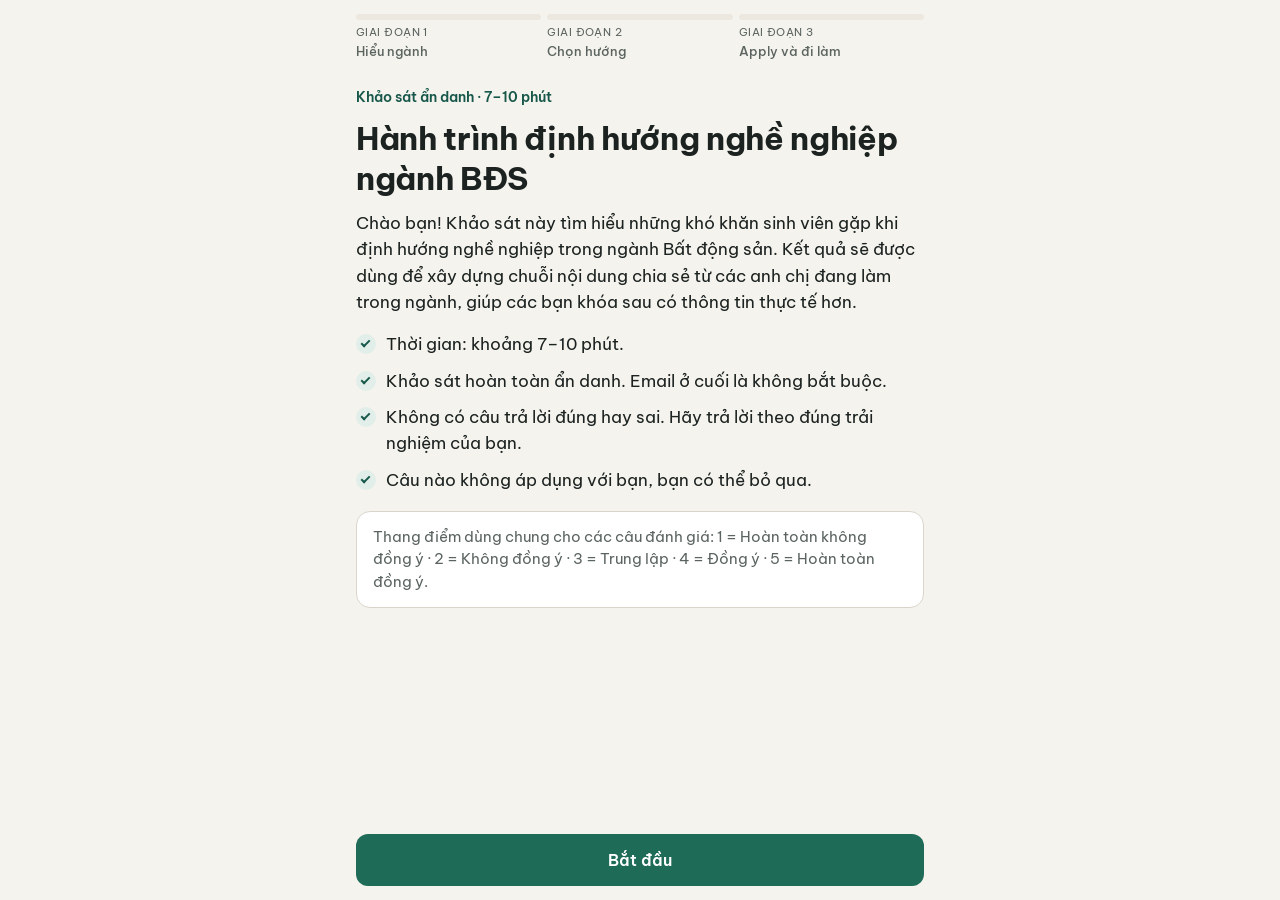
==== index.html @ 58b34331 "Add files via upload" ====
<!doctype html>
<html lang="vi">
<head>
  <meta charset="utf-8">
  <meta name="viewport" content="width=device-width, initial-scale=1, viewport-fit=cover">
  <title>Hành trình định hướng nghề nghiệp ngành BĐS</title>
  <meta name="description" content="Khảo sát ẩn danh khoảng 7–10 phút về định hướng nghề nghiệp của sinh viên ngành Bất động sản.">
  <meta property="og:title" content="Hành trình định hướng nghề nghiệp ngành BĐS">
  <meta property="og:description" content="Khảo sát ẩn danh khoảng 7–10 phút về định hướng nghề nghiệp của sinh viên ngành Bất động sản.">
  <meta name="theme-color" content="#F5F3EE" media="(prefers-color-scheme: light)">
  <meta name="theme-color" content="#111513" media="(prefers-color-scheme: dark)">
  <link rel="icon" href="data:image/svg+xml,%3Csvg xmlns='http://www.w3.org/2000/svg' viewBox='0 0 32 32'%3E%3Crect width='32' height='32' rx='8' fill='%231E6B58'/%3E%3Cpath d='M8 16.5 16 9l8 7.5V24h-5.5v-5h-5v5H8z' fill='%23fff'/%3E%3C/svg%3E">
  <link rel="preconnect" href="https://fonts.googleapis.com">
  <link rel="preconnect" href="https://fonts.gstatic.com" crossorigin>
  <link rel="stylesheet" href="https://fonts.googleapis.com/css2?family=Be+Vietnam+Pro:wght@400;500;600;700&display=swap">
  <link rel="stylesheet" href="style.css">
</head>
<body>
  <div class="app">
    <header class="progress" id="progress" aria-label="Tiến trình khảo sát"></header>
    <main class="stage" id="stage"></main>
    <footer class="nav">
      <button type="button" class="btn btn-back" id="btnBack" hidden>
        <svg viewBox="0 0 24 24" width="20" height="20" aria-hidden="true"><path d="M15 5l-7 7 7 7" fill="none" stroke="currentColor" stroke-width="2.2" stroke-linecap="round" stroke-linejoin="round"/></svg>
        <span>Quay lại</span>
      </button>
      <button type="button" class="btn btn-primary" id="btnNext">Bắt đầu</button>
    </footer>
  </div>
  <noscript><p class="noscript">Trang khảo sát cần bật JavaScript để hoạt động.</p></noscript>
  <script src="config.js"></script>
  <script src="questions.js"></script>
  <script src="app.js"></script>
</body>
</html>
---- style.css ----
/* ---------- Màu sắc (sáng / tối) ---------- */
:root {
  color-scheme: light dark;
  --bg: #F5F3EE;
  --surface: #FFFFFF;
  --surface-2: #ECE8E0;
  --text: #1B2220;
  --muted: #5B6460;
  --border: #DAD5CB;
  --border-strong: #B9B3A7;
  --primary: #1E6B58;
  --primary-hover: #185747;
  --primary-text: #17584A;
  --primary-soft: #E1EEE9;
  --on-primary: #FFFFFF;
  --accent: #A8661A;
  --danger: #B03A26;
  --radius: 14px;
}

@media (prefers-color-scheme: dark) {
  :root {
    --bg: #111513;
    --surface: #1A201E;
    --surface-2: #262E2B;
    --text: #EDF1EF;
    --muted: #A2ACA7;
    --border: #2F3834;
    --border-strong: #4A5550;
    --primary: #5CC0A2;
    --primary-hover: #74CDB1;
    --primary-text: #8FDCC4;
    --primary-soft: #1C3830;
    --on-primary: #0B1A15;
    --accent: #E3AA5A;
    --danger: #F08A76;
  }
}

/* ---------- Nền tảng ---------- */
*, *::before, *::after { box-sizing: border-box; }

html { -webkit-text-size-adjust: 100%; }

body {
  margin: 0;
  background: var(--bg);
  color: var(--text);
  font-family: "Be Vietnam Pro", system-ui, -apple-system, "Segoe UI", Roboto, sans-serif;
  font-size: 17px;
  line-height: 1.55;
  -webkit-font-smoothing: antialiased;
}

button { font: inherit; color: inherit; }

[hidden] { display: none !important; }

.sr-only {
  position: absolute; width: 1px; height: 1px; padding: 0; margin: -1px;
  overflow: hidden; clip: rect(0 0 0 0); white-space: nowrap; border: 0;
}

:focus-visible { outline: 3px solid var(--primary); outline-offset: 2px; }
[data-focus]:focus { outline: none; }

.app {
  max-width: 600px;
  margin: 0 auto;
  min-height: 100vh;
  min-height: 100dvh;
  display: flex;
  flex-direction: column;
  padding: 0 16px;
}

.test-banner {
  margin: 10px 0 0;
  padding: 6px 12px;
  border-radius: 8px;
  background: var(--surface-2);
  color: var(--accent);
  font-size: 13px;
  font-weight: 600;
  text-align: center;
}

/* ---------- Thanh tiến trình 3 giai đoạn ---------- */
.progress {
  position: sticky;
  top: 0;
  z-index: 5;
  background: var(--bg);
  padding: 14px 0 10px;
}

.segs {
  list-style: none;
  margin: 0;
  padding: 0;
  display: grid;
  grid-template-columns: repeat(3, 1fr);
  gap: 6px;
}

.bar {
  height: 6px;
  border-radius: 99px;
  background: var(--surface-2);
  overflow: hidden;
}

.fill {
  display: block;
  height: 100%;
  width: 0;
  border-radius: 99px;
  background: var(--primary);
  transition: width .45s ease;
}

.lbl { margin-top: 6px; line-height: 1.25; }
.lbl small {
  display: block;
  font-size: 11px;
  letter-spacing: .04em;
  text-transform: uppercase;
  color: var(--muted);
}
.lbl b { font-size: 13px; font-weight: 500; color: var(--muted); }
.seg.active .lbl b { color: var(--text); font-weight: 700; }
.seg.active .lbl small { color: var(--primary-text); }

/* ---------- Khu vực câu hỏi + hiệu ứng chuyển ---------- */
.stage {
  flex: 1;
  position: relative;
  padding: 12px 0 28px;
  overflow-x: clip;
}

.screen.leaving {
  position: absolute;
  top: 12px;
  left: 0;
  right: 0;
  pointer-events: none;
}
.in-right  { animation: inRight .3s ease both; }
.in-left   { animation: inLeft .3s ease both; }
.out-left  { animation: outLeft .22s ease both; }
.out-right { animation: outRight .22s ease both; }

@keyframes inRight  { from { opacity: 0; transform: translateX(28px); } to { opacity: 1; transform: none; } }
@keyframes inLeft   { from { opacity: 0; transform: translateX(-28px); } to { opacity: 1; transform: none; } }
@keyframes outLeft  { to { opacity: 0; transform: translateX(-28px); } }
@keyframes outRight { to { opacity: 0; transform: translateX(28px); } }

@media (prefers-reduced-motion: reduce) {
  .in-right, .in-left, .out-left, .out-right { animation: none; }
  .fill { transition: none; }
}

/* ---------- Chữ ---------- */
.kicker {
  margin: 4px 0 10px;
  font-size: 13.5px;
  font-weight: 600;
  color: var(--primary-text);
}

.title {
  margin: 0 0 8px;
  font-size: clamp(21px, 5.4vw, 26px);
  line-height: 1.32;
  font-weight: 700;
  letter-spacing: -0.01em;
  text-wrap: pretty;
}
.title-xl { font-size: clamp(25px, 7vw, 32px); line-height: 1.25; }

.hint { margin: 0 0 18px; font-size: 14.5px; color: var(--muted); }
.lead { margin: 12px 0 16px; }
.muted { color: var(--muted); }

/* ---------- Màn hình mở đầu ---------- */
.bullets { list-style: none; padding: 0; margin: 0 0 18px; display: grid; gap: 10px; }
.bullets li { position: relative; padding-left: 30px; }
.bullets li::before {
  content: "";
  position: absolute;
  left: 0; top: 3px;
  width: 20px; height: 20px;
  border-radius: 50%;
  background: var(--primary-soft);
}
.bullets li::after {
  content: "";
  position: absolute;
  left: 7px; top: 7px;
  width: 5px; height: 9px;
  border: solid var(--primary-text);
  border-width: 0 2px 2px 0;
  transform: rotate(45deg);
}

.card {
  background: var(--surface);
  border: 1px solid var(--border);
  border-radius: var(--radius);
  padding: 14px 16px;
}
.note { font-size: 14.5px; color: var(--muted); margin: 0; }

.link-btn {
  margin-top: 18px;
  padding: 8px 0;
  background: none;
  border: 0;
  color: var(--muted);
  font-size: 15px;
  text-decoration: underline;
  text-underline-offset: 3px;
  cursor: pointer;
}

/* ---------- Màn hình mở đầu mỗi phần ---------- */
.chapter { padding-top: 8vh; }
.badge {
  display: inline-block;
  margin-bottom: 16px;
  padding: 6px 14px;
  border-radius: 99px;
  background: var(--primary-soft);
  color: var(--primary-text);
  font-size: 13.5px;
  font-weight: 600;
}

/* ---------- Lựa chọn ---------- */
.options { display: grid; gap: 10px; }

.opt {
  display: flex;
  align-items: center;
  gap: 12px;
  width: 100%;
  min-height: 54px;
  padding: 13px 16px;
  text-align: left;
  font-size: 16px;
  line-height: 1.4;
  background: var(--surface);
  border: 1.5px solid var(--border);
  border-radius: var(--radius);
  cursor: pointer;
  -webkit-tap-highlight-color: transparent;
  transition: border-color .15s, background-color .15s, opacity .15s, transform .08s;
}
.opt:active { transform: scale(.985); }
@media (hover: hover) {
  .opt:hover { border-color: var(--border-strong); }
}
.opt[aria-checked="true"] { border-color: var(--primary); background: var(--primary-soft); }
.opt[aria-disabled="true"] { opacity: .45; }

.mark {
  flex: none;
  width: 22px;
  height: 22px;
  display: grid;
  place-items: center;
  border: 2px solid var(--border-strong);
  transition: background-color .15s, border-color .15s;
}
.mark.radio { border-radius: 50%; }
.mark.check { border-radius: 6px; }
.opt[aria-checked="true"] .mark { background: var(--primary); border-color: var(--primary); }
.opt[aria-checked="true"] .mark.radio::after {
  content: "";
  width: 8px; height: 8px;
  border-radius: 50%;
  background: var(--on-primary);
}
.opt[aria-checked="true"] .mark.check::after {
  content: "";
  width: 6px; height: 11px;
  border: solid var(--on-primary);
  border-width: 0 2.5px 2.5px 0;
  transform: translateY(-1px) rotate(45deg);
}

.num {
  flex: none;
  width: 34px;
  height: 34px;
  display: grid;
  place-items: center;
  border-radius: 50%;
  background: var(--surface-2);
  font-weight: 700;
  font-size: 15px;
  transition: background-color .15s, color .15s;
}
.opt[aria-checked="true"] .num { background: var(--primary); color: var(--on-primary); }

.counter { margin: -8px 0 14px; font-size: 14px; font-weight: 500; color: var(--muted); }
.counter.warn { color: var(--accent); animation: nudge .35s ease; }
@keyframes nudge {
  25% { transform: translateX(-4px); }
  75% { transform: translateX(4px); }
}

/* ---------- Ô nhập chữ ---------- */
.field {
  display: block;
  width: 100%;
  padding: 14px 16px;
  font: inherit;
  font-size: 16px; /* 16px để iPhone không tự phóng to */
  color: var(--text);
  background: var(--surface);
  border: 1.5px solid var(--border);
  border-radius: var(--radius);
  resize: vertical;
}
.field::placeholder { color: var(--muted); opacity: .8; }
.field:focus { outline: none; border-color: var(--primary); box-shadow: 0 0 0 3px var(--primary-soft); }
textarea.field { min-height: 130px; }
.other-input { margin: -2px 0 4px; }

.error { margin: 10px 0 0; color: var(--danger); font-size: 14.5px; font-weight: 500; }

/* ---------- Nút điều hướng ---------- */
.nav {
  position: sticky;
  bottom: 0;
  z-index: 5;
  display: flex;
  gap: 10px;
  padding: 14px 0 calc(14px + env(safe-area-inset-bottom));
  background: linear-gradient(to bottom, transparent, var(--bg) 22%);
}

.btn {
  min-height: 52px;
  padding: 0 18px;
  border-radius: 12px;
  border: 1.5px solid transparent;
  font-size: 16px;
  font-weight: 600;
  cursor: pointer;
  -webkit-tap-highlight-color: transparent;
  transition: background-color .15s, border-color .15s, transform .08s;
}
.btn:active { transform: scale(.98); }

.btn-primary { flex: 1; background: var(--primary); color: var(--on-primary); }
@media (hover: hover) { .btn-primary:hover { background: var(--primary-hover); } }

.btn-ghost { flex: 1; background: transparent; border-color: var(--border-strong); color: var(--text); }

.btn-back {
  display: inline-flex;
  align-items: center;
  gap: 4px;
  padding: 0 14px 0 10px;
  background: var(--surface);
  border-color: var(--border);
  color: var(--text);
}

/* ---------- Màn hình kết quả ---------- */
.hl { color: var(--primary-text); }

.tracker {
  list-style: none;
  margin: 22px 0 8px;
  padding: 0;
  display: grid;
  grid-template-columns: repeat(3, 1fr);
}
.tracker li {
  position: relative;
  display: flex;
  flex-direction: column;
  align-items: center;
  gap: 6px;
  text-align: center;
  font-size: 13px;
  line-height: 1.3;
  color: var(--muted);
}
.tracker li::before {
  content: "";
  position: absolute;
  top: 17px;
  right: 50%;
  width: 100%;
  height: 2px;
  background: var(--border);
}
.tracker li:first-child::before { display: none; }
.tracker li.past::before, .tracker li.current::before { background: var(--primary); }
.tracker .dot {
  position: relative;
  z-index: 1;
  width: 36px;
  height: 36px;
  display: grid;
  place-items: center;
  border-radius: 50%;
  font-weight: 700;
  background: var(--surface);
  border: 2px solid var(--border);
}
.tracker li.past .dot { background: var(--primary-soft); border-color: var(--primary); color: var(--primary-text); }
.tracker li.current .dot {
  background: var(--primary);
  border-color: var(--primary);
  color: var(--on-primary);
  box-shadow: 0 0 0 5px var(--primary-soft);
}
.tracker li.current .tname { color: var(--text); font-weight: 600; }

.subhead { margin: 24px 0 12px; font-size: 18px; font-weight: 700; }

.tips { list-style: none; counter-reset: tip; margin: 0; padding: 0; display: grid; gap: 10px; }
.tips li {
  counter-increment: tip;
  position: relative;
  padding: 14px 16px 14px 52px;
  background: var(--surface);
  border: 1px solid var(--border);
  border-radius: var(--radius);
}
.tips li::before {
  content: counter(tip);
  position: absolute;
  left: 14px;
  top: 13px;
  width: 26px;
  height: 26px;
  display: grid;
  place-items: center;
  border-radius: 50%;
  background: var(--primary-soft);
  color: var(--primary-text);
  font-size: 14px;
  font-weight: 700;
}

.disclaimer { margin: 16px 0 0; font-size: 14px; color: var(--muted); font-style: italic; }

.status {
  display: flex;
  flex-wrap: wrap;
  align-items: center;
  gap: 8px 12px;
  margin: 22px 0 0;
  font-size: 15px;
}
.status:empty { display: none; }
.status.ok { color: var(--primary-text); }
.status.test { color: var(--accent); }
.status.error { color: var(--danger); }
.status .btn { min-height: 40px; font-size: 15px; }

.spinner {
  width: 16px;
  height: 16px;
  border: 2px solid var(--border-strong);
  border-top-color: var(--primary);
  border-radius: 50%;
  animation: spin .8s linear infinite;
}
@keyframes spin { to { transform: rotate(360deg); } }

.thanks { margin: 26px 0 0; font-size: 18px; font-weight: 600; }

.toast {
  position: fixed;
  left: 50%;
  bottom: calc(90px + env(safe-area-inset-bottom));
  transform: translateX(-50%);
  z-index: 10;
  padding: 10px 16px;
  border-radius: 10px;
  background: var(--text);
  color: var(--bg);
  font-size: 14.5px;
  font-weight: 500;
}

.noscript { padding: 24px 16px; text-align: center; }
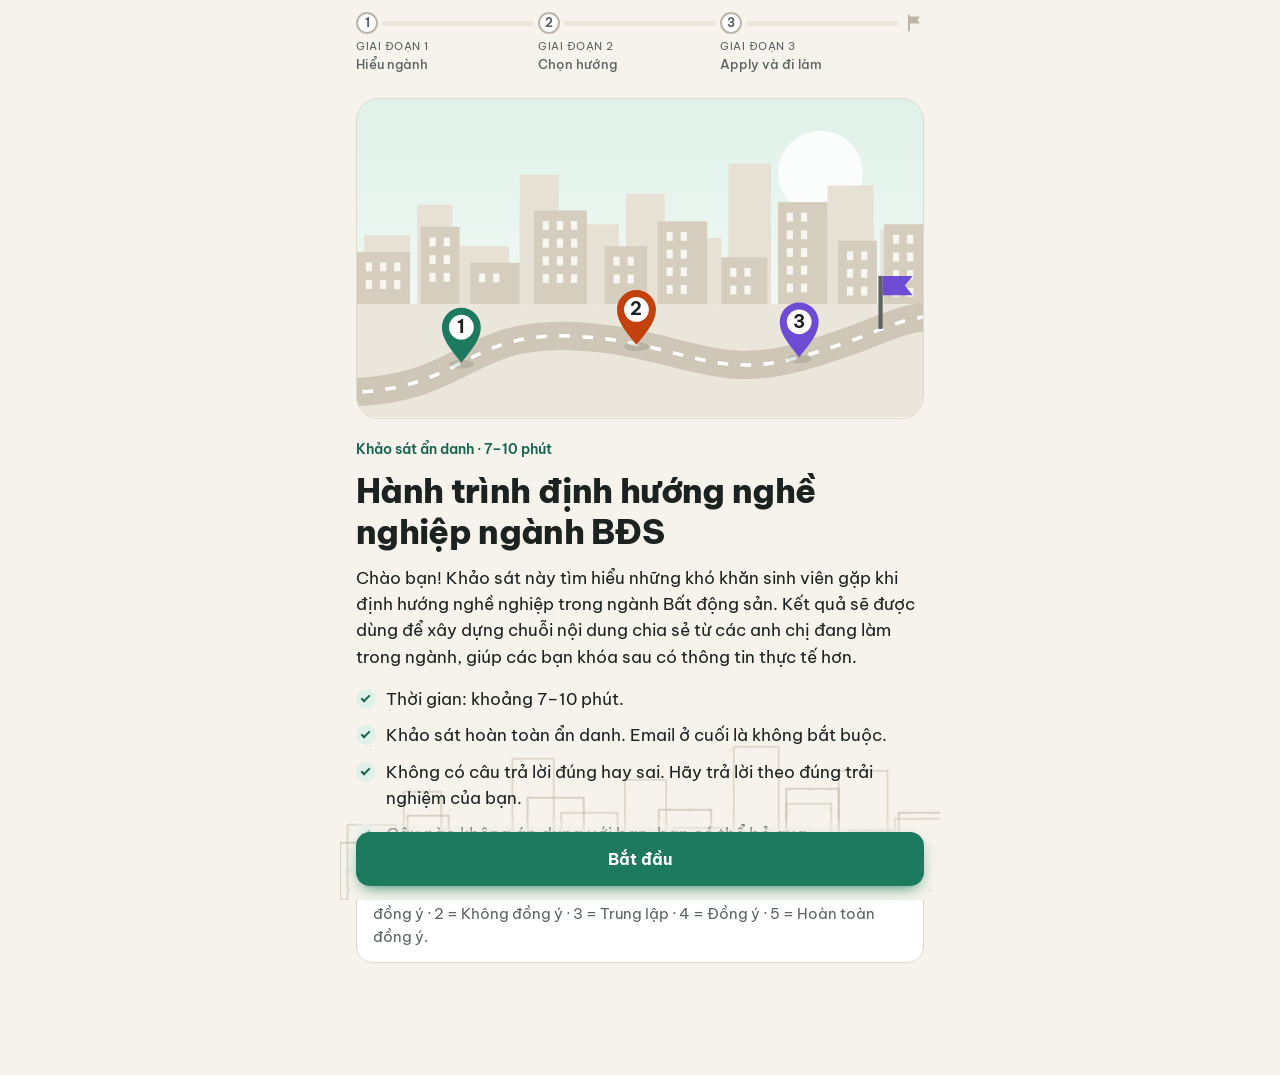
==== commit 57128c56: "Add files via upload" ====
--- a/index.html
+++ b/index.html
@@ -12,7 +12,7 @@
   <link rel="icon" href="data:image/svg+xml,%3Csvg xmlns='http://www.w3.org/2000/svg' viewBox='0 0 32 32'%3E%3Crect width='32' height='32' rx='8' fill='%231E6B58'/%3E%3Cpath d='M8 16.5 16 9l8 7.5V24h-5.5v-5h-5v5H8z' fill='%23fff'/%3E%3C/svg%3E">
   <link rel="preconnect" href="https://fonts.googleapis.com">
   <link rel="preconnect" href="https://fonts.gstatic.com" crossorigin>
-  <link rel="stylesheet" href="https://fonts.googleapis.com/css2?family=Be+Vietnam+Pro:wght@400;500;600;700&display=swap">
+  <link rel="stylesheet" href="https://fonts.googleapis.com/css2?family=Be+Vietnam+Pro:wght@400;500;600;700;800&display=swap">
   <link rel="stylesheet" href="style.css">
 </head>
 <body>
@@ -30,6 +30,7 @@
   <noscript><p class="noscript">Trang khảo sát cần bật JavaScript để hoạt động.</p></noscript>
   <script src="config.js"></script>
   <script src="questions.js"></script>
+  <script src="illustrations.js"></script>
   <script src="app.js"></script>
 </body>
 </html>
--- a/style.css
+++ b/style.css
@@ -1,41 +1,64 @@
 /* ---------- Màu sắc (sáng / tối) ---------- */
 :root {
   color-scheme: light dark;
-  --bg: #F5F3EE;
+  --bg: #F6F3EC;
   --surface: #FFFFFF;
-  --surface-2: #ECE8E0;
+  --surface-2: #ECE7DD;
   --text: #1B2220;
   --muted: #5B6460;
-  --border: #DAD5CB;
-  --border-strong: #B9B3A7;
-  --primary: #1E6B58;
-  --primary-hover: #185747;
-  --primary-text: #17584A;
-  --primary-soft: #E1EEE9;
-  --on-primary: #FFFFFF;
-  --accent: #A8661A;
+  --border: #DFD9CD;
+  --border-strong: #BDB6A8;
+  --accent: #B7791F;
   --danger: #B03A26;
-  --radius: 14px;
+  --dot: rgba(27, 34, 32, .07);
+  --radius: 16px;
+
+  /* Màu riêng của từng giai đoạn */
+  --s1: #1E7A5E;  --s1-soft: #DFF1E9;  --s1-text: #17654F;
+  --s2: #C2410C;  --s2-soft: #FDE8DA;  --s2-text: #A1360A;
+  --s3: #6D4BD3;  --s3-soft: #ECE6FB;  --s3-text: #5A3BB8;
+  --on-stage: #FFFFFF;
+
+  /* Màu hình minh hoạ */
+  --ill-far: #E7E1D5;
+  --ill-near: #D5CEBF;
+  --ill-win: #F8F6F1;
+  --ill-ground: #EBE6DB;
+  --ill-road: #CEC6B6;
+  --ill-road-line: #FFFFFF;
 }
 
 @media (prefers-color-scheme: dark) {
   :root {
-    --bg: #111513;
-    --surface: #1A201E;
-    --surface-2: #262E2B;
+    --bg: #101513;
+    --surface: #19201D;
+    --surface-2: #252E2A;
     --text: #EDF1EF;
     --muted: #A2ACA7;
-    --border: #2F3834;
-    --border-strong: #4A5550;
-    --primary: #5CC0A2;
-    --primary-hover: #74CDB1;
-    --primary-text: #8FDCC4;
-    --primary-soft: #1C3830;
-    --on-primary: #0B1A15;
-    --accent: #E3AA5A;
+    --border: #2C3632;
+    --border-strong: #46524D;
+    --accent: #E9B25F;
     --danger: #F08A76;
+    --dot: rgba(237, 241, 239, .05);
+
+    --s1: #5CC9A3;  --s1-soft: #163A2F;  --s1-text: #8FE0C6;
+    --s2: #FB923C;  --s2-soft: #3B2414;  --s2-text: #FDBA74;
+    --s3: #A78BFA;  --s3-soft: #2A2347;  --s3-text: #C4B5FD;
+    --on-stage: #101513;
+
+    --ill-far: #1B2321;
+    --ill-near: #26302C;
+    --ill-win: #35413C;
+    --ill-ground: #18201D;
+    --ill-road: #2D3733;
+    --ill-road-line: #56635D;
   }
 }
+
+/* Màu chủ đạo đổi theo giai đoạn đang làm */
+body, body[data-stage="1"] { --primary: var(--s1); --primary-soft: var(--s1-soft); --primary-text: var(--s1-text); }
+body[data-stage="2"] { --primary: var(--s2); --primary-soft: var(--s2-soft); --primary-text: var(--s2-text); }
+body[data-stage="3"] { --primary: var(--s3); --primary-soft: var(--s3-soft); --primary-text: var(--s3-text); }
 
 /* ---------- Nền tảng ---------- */
 *, *::before, *::after { box-sizing: border-box; }
@@ -43,8 +66,12 @@
 html { -webkit-text-size-adjust: 100%; }
 
 body {
+  --on-primary: var(--on-stage);
+  --primary-hover: color-mix(in srgb, var(--primary) 86%, #000);
   margin: 0;
-  background: var(--bg);
+  background-color: var(--bg);
+  background-image: radial-gradient(var(--dot) 1px, transparent 1.4px);
+  background-size: 20px 20px;
   color: var(--text);
   font-family: "Be Vietnam Pro", system-ui, -apple-system, "Segoe UI", Roboto, sans-serif;
   font-size: 17px;
@@ -65,6 +92,8 @@
 [data-focus]:focus { outline: none; }
 
 .app {
+  position: relative;
+  z-index: 1;
   max-width: 600px;
   margin: 0 auto;
   min-height: 100vh;
@@ -73,6 +102,21 @@
   flex-direction: column;
   padding: 0 16px;
 }
+
+/* Đường viền thành phố mờ ở đáy màn hình */
+.bg-city {
+  position: fixed;
+  left: 50%;
+  bottom: 0;
+  z-index: 0;
+  width: min(100%, 600px);
+  transform: translateX(-50%);
+  pointer-events: none;
+}
+.bg-city svg { display: block; width: 100%; height: auto; }
+.bg-far, .bg-near { fill: none; stroke-width: 1.1; stroke-linejoin: round; }
+.bg-far { stroke: var(--border); }
+.bg-near { stroke: var(--border-strong); opacity: .55; }
 
 .test-banner {
   margin: 10px 0 0;
@@ -85,81 +129,107 @@
   text-align: center;
 }
 
-/* ---------- Thanh tiến trình 3 giai đoạn ---------- */
+/* ---------- Thanh tiến trình: con đường 3 giai đoạn ---------- */
 .progress {
   position: sticky;
   top: 0;
   z-index: 5;
-  background: var(--bg);
-  padding: 14px 0 10px;
-}
+  margin: 0 -16px;
+  padding: 12px 16px 10px;
+  background: color-mix(in srgb, var(--bg) 88%, transparent);
+  -webkit-backdrop-filter: blur(10px);
+  backdrop-filter: blur(10px);
+}
+
+.route { display: flex; align-items: flex-start; gap: 2px; }
 
 .segs {
+  flex: 1;
   list-style: none;
   margin: 0;
   padding: 0;
   display: grid;
   grid-template-columns: repeat(3, 1fr);
-  gap: 6px;
-}
+}
+
+.seg { --c: var(--s1); --c-soft: var(--s1-soft); --c-text: var(--s1-text); }
+.seg[data-g="2"] { --c: var(--s2); --c-soft: var(--s2-soft); --c-text: var(--s2-text); }
+.seg[data-g="3"] { --c: var(--s3); --c-soft: var(--s3-soft); --c-text: var(--s3-text); }
+
+.track { display: flex; align-items: center; gap: 4px; padding-right: 4px; }
+
+.node {
+  flex: none;
+  width: 22px;
+  height: 22px;
+  display: grid;
+  place-items: center;
+  border-radius: 50%;
+  font-size: 11.5px;
+  font-weight: 700;
+  background: var(--surface);
+  border: 2px solid var(--border-strong);
+  color: var(--muted);
+  transition: background-color .3s, border-color .3s, box-shadow .3s, color .3s;
+}
+.seg.active .node, .seg.done .node { background: var(--c); border-color: var(--c); color: var(--on-stage); }
+.seg.active .node { box-shadow: 0 0 0 4px var(--c-soft); }
 
 .bar {
-  height: 6px;
+  flex: 1;
+  height: 5px;
   border-radius: 99px;
   background: var(--surface-2);
   overflow: hidden;
 }
-
 .fill {
   display: block;
   height: 100%;
   width: 0;
   border-radius: 99px;
-  background: var(--primary);
-  transition: width .45s ease;
-}
-
-.lbl { margin-top: 6px; line-height: 1.25; }
+  background: var(--c);
+  transition: width .5s ease;
+}
+
+.finish { flex: none; margin-top: 1px; color: var(--border-strong); transition: color .3s; }
+.finish.done { color: var(--s3); }
+
+.lbl { margin-top: 6px; padding-right: 6px; line-height: 1.25; }
 .lbl small {
   display: block;
-  font-size: 11px;
-  letter-spacing: .04em;
+  font-size: 10.5px;
+  letter-spacing: .05em;
   text-transform: uppercase;
   color: var(--muted);
 }
-.lbl b { font-size: 13px; font-weight: 500; color: var(--muted); }
+.lbl b { font-size: 12.5px; font-weight: 500; color: var(--muted); }
+.seg.active .lbl small { color: var(--c-text); font-weight: 600; }
 .seg.active .lbl b { color: var(--text); font-weight: 700; }
-.seg.active .lbl small { color: var(--primary-text); }
 
 /* ---------- Khu vực câu hỏi + hiệu ứng chuyển ---------- */
 .stage {
   flex: 1;
   position: relative;
-  padding: 12px 0 28px;
+  padding: 10px 0 28px;
   overflow-x: clip;
 }
 
 .screen.leaving {
   position: absolute;
-  top: 12px;
+  top: 10px;
   left: 0;
   right: 0;
   pointer-events: none;
 }
-.in-right  { animation: inRight .3s ease both; }
-.in-left   { animation: inLeft .3s ease both; }
+.in-right  { animation: inRight .32s cubic-bezier(.2, .8, .3, 1) both; }
+.in-left   { animation: inLeft .32s cubic-bezier(.2, .8, .3, 1) both; }
 .out-left  { animation: outLeft .22s ease both; }
 .out-right { animation: outRight .22s ease both; }
 
-@keyframes inRight  { from { opacity: 0; transform: translateX(28px); } to { opacity: 1; transform: none; } }
-@keyframes inLeft   { from { opacity: 0; transform: translateX(-28px); } to { opacity: 1; transform: none; } }
-@keyframes outLeft  { to { opacity: 0; transform: translateX(-28px); } }
-@keyframes outRight { to { opacity: 0; transform: translateX(28px); } }
-
-@media (prefers-reduced-motion: reduce) {
-  .in-right, .in-left, .out-left, .out-right { animation: none; }
-  .fill { transition: none; }
-}
+@keyframes inRight  { from { opacity: 0; transform: translateX(32px); } to { opacity: 1; transform: none; } }
+@keyframes inLeft   { from { opacity: 0; transform: translateX(-32px); } to { opacity: 1; transform: none; } }
+@keyframes outLeft  { to { opacity: 0; transform: translateX(-32px); } }
+@keyframes outRight { to { opacity: 0; transform: translateX(32px); } }
 
 /* ---------- Chữ ---------- */
 .kicker {
@@ -177,11 +247,61 @@
   letter-spacing: -0.01em;
   text-wrap: pretty;
 }
-.title-xl { font-size: clamp(25px, 7vw, 32px); line-height: 1.25; }
+.title-xl { font-size: clamp(26px, 7.2vw, 34px); line-height: 1.22; font-weight: 800; letter-spacing: -0.02em; }
 
 .hint { margin: 0 0 18px; font-size: 14.5px; color: var(--muted); }
 .lead { margin: 12px 0 16px; }
 .muted { color: var(--muted); }
+
+/* ---------- Hình minh hoạ ---------- */
+.ill-card {
+  margin: 4px 0 20px;
+  border-radius: 22px;
+  overflow: hidden;
+  border: 1px solid var(--border);
+  background: linear-gradient(180deg, var(--primary-soft) 0%, var(--surface) 120%);
+}
+.ill { display: block; width: 100%; height: auto; }
+
+.ill .i-far { fill: var(--ill-far); }
+.ill .i-near { fill: var(--ill-near); }
+.ill .i-win { fill: var(--ill-win); }
+.ill .i-lit { fill: var(--primary); }
+.ill .i-ground { fill: var(--ill-ground); }
+.ill .i-hill { fill: var(--primary-soft); }
+.ill .i-sun { fill: var(--surface); opacity: .85; }
+.ill .i-road { fill: none; stroke: var(--ill-road); stroke-width: 16; stroke-linecap: round; }
+.ill .i-road-fill { fill: var(--ill-road); }
+.ill .i-road-line { fill: none; stroke: var(--ill-road-line); stroke-width: 2; stroke-dasharray: 6 7; }
+.ill .i-s1 { fill: var(--s1); }
+.ill .i-s2 { fill: var(--s2); }
+.ill .i-s3 { fill: var(--s3); }
+.ill .i-off { fill: var(--border-strong); }
+.ill .i-hole { fill: #FFFFFF; }
+.ill .i-num { font: 700 10px "Be Vietnam Pro", sans-serif; fill: #1B2220; text-anchor: middle; }
+.ill .i-shadow { fill: var(--text); opacity: .12; }
+.ill .i-st { fill: var(--primary); }
+.ill .i-st-soft { fill: var(--primary-soft); }
+.ill .i-ink { fill: var(--text); }
+.ill .i-paper { fill: var(--surface); stroke: var(--border-strong); stroke-width: 1; }
+.ill .i-pole { fill: var(--muted); }
+.ill .i-banner { font: 800 11px "Be Vietnam Pro", sans-serif; letter-spacing: .12em; fill: var(--on-primary); text-anchor: middle; }
+.ill .i-bubble { font: 600 9.5px "Be Vietnam Pro", sans-serif; fill: var(--bg); text-anchor: middle; }
+.ill .i-lens { fill: none; stroke: var(--primary); stroke-width: 8; }
+.ill .i-handle { stroke: var(--text); stroke-width: 11; stroke-linecap: round; }
+.ill .i-check { fill: none; stroke: var(--on-primary); stroke-width: 2.6; stroke-linecap: round; stroke-linejoin: round; }
+.ill .i-pline { stroke: var(--border-strong); stroke-width: 3; stroke-linecap: round; }
+.ill .i-bline { stroke: #FFFFFF; opacity: .75; stroke-width: 2.4; stroke-linecap: round; }
+.ill .i-strap { fill: none; stroke: var(--text); stroke-width: 3; }
+.ill .i-band { fill: var(--text); opacity: .18; }
+
+.ill .i-bob { animation: bob 2.8s ease-in-out infinite; }
+.ill .i-twinkle { transform-box: fill-box; transform-origin: center; animation: twinkle 2.4s ease-in-out infinite; }
+@keyframes bob { 50% { transform: translateY(-3px); } }
+@keyframes twinkle {
+  0%, 100% { transform: scale(.7); opacity: .55; }
+  50% { transform: scale(1); opacity: 1; }
+}
 
 /* ---------- Màn hình mở đầu ---------- */
 .bullets { list-style: none; padding: 0; margin: 0 0 18px; display: grid; gap: 10px; }
@@ -224,17 +344,34 @@
   cursor: pointer;
 }
 
-/* ---------- Màn hình mở đầu mỗi phần ---------- */
-.chapter { padding-top: 8vh; }
+/* ---------- Màn hình mở đầu mỗi phần ("trạm dừng") ---------- */
+.chapter { padding-top: 2px; }
+
+.cheer {
+  display: inline-flex;
+  align-items: center;
+  gap: 8px;
+  margin: 0 0 14px;
+  padding: 8px 14px;
+  border-radius: 99px;
+  background: var(--surface);
+  border: 1px solid var(--border);
+  font-size: 14.5px;
+  font-weight: 600;
+  animation: cheerIn .55s cubic-bezier(.2, 1.5, .4, 1) both .15s;
+}
+@keyframes cheerIn { from { opacity: 0; transform: translateY(8px) scale(.9); } to { opacity: 1; transform: none; } }
+
 .badge {
-  display: inline-block;
-  margin-bottom: 16px;
+  display: table;
+  margin-bottom: 14px;
   padding: 6px 14px;
   border-radius: 99px;
-  background: var(--primary-soft);
-  color: var(--primary-text);
-  font-size: 13.5px;
-  font-weight: 600;
+  background: var(--primary);
+  color: var(--on-primary);
+  font-size: 13px;
+  font-weight: 700;
+  letter-spacing: .02em;
 }
 
 /* ---------- Lựa chọn ---------- */
@@ -245,7 +382,7 @@
   align-items: center;
   gap: 12px;
   width: 100%;
-  min-height: 54px;
+  min-height: 56px;
   padding: 13px 16px;
   text-align: left;
   font-size: 16px;
@@ -253,15 +390,20 @@
   background: var(--surface);
   border: 1.5px solid var(--border);
   border-radius: var(--radius);
+  box-shadow: 0 1px 2px rgba(20, 30, 25, .04);
   cursor: pointer;
   -webkit-tap-highlight-color: transparent;
-  transition: border-color .15s, background-color .15s, opacity .15s, transform .08s;
+  transition: border-color .15s, background-color .15s, opacity .15s, transform .1s, box-shadow .15s;
 }
 .opt:active { transform: scale(.985); }
 @media (hover: hover) {
-  .opt:hover { border-color: var(--border-strong); }
-}
-.opt[aria-checked="true"] { border-color: var(--primary); background: var(--primary-soft); }
+  .opt:hover { border-color: var(--border-strong); box-shadow: 0 3px 10px rgba(20, 30, 25, .07); }
+}
+.opt[aria-checked="true"] {
+  border-color: var(--primary);
+  background: var(--primary-soft);
+  box-shadow: 0 0 0 1px var(--primary) inset;
+}
 .opt[aria-disabled="true"] { opacity: .45; }
 
 .mark {
@@ -275,7 +417,11 @@
 }
 .mark.radio { border-radius: 50%; }
 .mark.check { border-radius: 6px; }
-.opt[aria-checked="true"] .mark { background: var(--primary); border-color: var(--primary); }
+.opt[aria-checked="true"] .mark {
+  background: var(--primary);
+  border-color: var(--primary);
+  animation: pop .3s cubic-bezier(.2, 1.6, .4, 1);
+}
 .opt[aria-checked="true"] .mark.radio::after {
   content: "";
   width: 8px; height: 8px;
@@ -302,7 +448,16 @@
   font-size: 15px;
   transition: background-color .15s, color .15s;
 }
-.opt[aria-checked="true"] .num { background: var(--primary); color: var(--on-primary); }
+.opt[aria-checked="true"] .num {
+  background: var(--primary);
+  color: var(--on-primary);
+  animation: pop .3s cubic-bezier(.2, 1.6, .4, 1);
+}
+
+@keyframes pop {
+  0% { transform: scale(.6); }
+  100% { transform: scale(1); }
+}
 
 .counter { margin: -8px 0 14px; font-size: 14px; font-weight: 500; color: var(--muted); }
 .counter.warn { color: var(--accent); animation: nudge .35s ease; }
@@ -329,6 +484,16 @@
 textarea.field { min-height: 130px; }
 .other-input { margin: -2px 0 4px; }
 
+.per-option { display: grid; gap: 16px; }
+.per-option-label {
+  display: block;
+  margin-bottom: 6px;
+  font-size: 15px;
+  font-weight: 600;
+  color: var(--primary-text);
+}
+.per-option .field { min-height: 96px; }
+
 .error { margin: 10px 0 0; color: var(--danger); font-size: 14.5px; font-weight: 500; }
 
 /* ---------- Nút điều hướng ---------- */
@@ -338,27 +503,32 @@
   z-index: 5;
   display: flex;
   gap: 10px;
-  padding: 14px 0 calc(14px + env(safe-area-inset-bottom));
-  background: linear-gradient(to bottom, transparent, var(--bg) 22%);
+  padding: 16px 0 calc(14px + env(safe-area-inset-bottom));
+  background: linear-gradient(to bottom, transparent, var(--bg) 28%);
 }
 
 .btn {
-  min-height: 52px;
+  min-height: 54px;
   padding: 0 18px;
-  border-radius: 12px;
+  border-radius: 14px;
   border: 1.5px solid transparent;
   font-size: 16px;
-  font-weight: 600;
+  font-weight: 700;
   cursor: pointer;
   -webkit-tap-highlight-color: transparent;
-  transition: background-color .15s, border-color .15s, transform .08s;
+  transition: background-color .15s, border-color .15s, transform .08s, box-shadow .15s;
 }
 .btn:active { transform: scale(.98); }
 
-.btn-primary { flex: 1; background: var(--primary); color: var(--on-primary); }
+.btn-primary {
+  flex: 1;
+  background: var(--primary);
+  color: var(--on-primary);
+  box-shadow: 0 6px 16px -6px var(--primary);
+}
 @media (hover: hover) { .btn-primary:hover { background: var(--primary-hover); } }
 
-.btn-ghost { flex: 1; background: transparent; border-color: var(--border-strong); color: var(--text); }
+.btn-ghost { flex: 1; background: var(--surface); border-color: var(--border-strong); color: var(--text); }
 
 .btn-back {
   display: inline-flex;
@@ -373,63 +543,13 @@
 /* ---------- Màn hình kết quả ---------- */
 .hl { color: var(--primary-text); }
 
-.tracker {
-  list-style: none;
-  margin: 22px 0 8px;
-  padding: 0;
-  display: grid;
-  grid-template-columns: repeat(3, 1fr);
-}
-.tracker li {
-  position: relative;
-  display: flex;
-  flex-direction: column;
-  align-items: center;
-  gap: 6px;
-  text-align: center;
-  font-size: 13px;
-  line-height: 1.3;
-  color: var(--muted);
-}
-.tracker li::before {
-  content: "";
-  position: absolute;
-  top: 17px;
-  right: 50%;
-  width: 100%;
-  height: 2px;
-  background: var(--border);
-}
-.tracker li:first-child::before { display: none; }
-.tracker li.past::before, .tracker li.current::before { background: var(--primary); }
-.tracker .dot {
-  position: relative;
-  z-index: 1;
-  width: 36px;
-  height: 36px;
-  display: grid;
-  place-items: center;
-  border-radius: 50%;
-  font-weight: 700;
-  background: var(--surface);
-  border: 2px solid var(--border);
-}
-.tracker li.past .dot { background: var(--primary-soft); border-color: var(--primary); color: var(--primary-text); }
-.tracker li.current .dot {
-  background: var(--primary);
-  border-color: var(--primary);
-  color: var(--on-primary);
-  box-shadow: 0 0 0 5px var(--primary-soft);
-}
-.tracker li.current .tname { color: var(--text); font-weight: 600; }
-
 .subhead { margin: 24px 0 12px; font-size: 18px; font-weight: 700; }
 
 .tips { list-style: none; counter-reset: tip; margin: 0; padding: 0; display: grid; gap: 10px; }
 .tips li {
   counter-increment: tip;
   position: relative;
-  padding: 14px 16px 14px 52px;
+  padding: 14px 16px 14px 54px;
   background: var(--surface);
   border: 1px solid var(--border);
   border-radius: var(--radius);
@@ -439,13 +559,13 @@
   position: absolute;
   left: 14px;
   top: 13px;
-  width: 26px;
-  height: 26px;
+  width: 28px;
+  height: 28px;
   display: grid;
   place-items: center;
   border-radius: 50%;
-  background: var(--primary-soft);
-  color: var(--primary-text);
+  background: var(--primary);
+  color: var(--on-primary);
   font-size: 14px;
   font-weight: 700;
 }
@@ -476,7 +596,23 @@
 }
 @keyframes spin { to { transform: rotate(360deg); } }
 
-.thanks { margin: 26px 0 0; font-size: 18px; font-weight: 600; }
+.thanks { margin: 26px 0 0; font-size: 18px; font-weight: 700; }
+
+/* ---------- Pháo giấy ---------- */
+.confetti { position: fixed; inset: 0; z-index: 20; overflow: hidden; pointer-events: none; }
+.confetti i {
+  position: absolute;
+  top: -14px;
+  width: 8px;
+  height: 12px;
+  border-radius: 2px;
+  animation-name: fall;
+  animation-timing-function: cubic-bezier(.3, .6, .5, 1);
+  animation-fill-mode: forwards;
+}
+@keyframes fall {
+  to { transform: translate(var(--dx), 105vh) rotate(var(--r)); opacity: .9; }
+}
 
 .toast {
   position: fixed;
@@ -493,3 +629,10 @@
 }
 
 .noscript { padding: 24px 16px; text-align: center; }
+
+@media (prefers-reduced-motion: reduce) {
+  .in-right, .in-left, .out-left, .out-right, .cheer,
+  .opt[aria-checked="true"] .mark, .opt[aria-checked="true"] .num,
+  .ill .i-bob, .ill .i-twinkle { animation: none; }
+  .fill { transition: none; }
+}
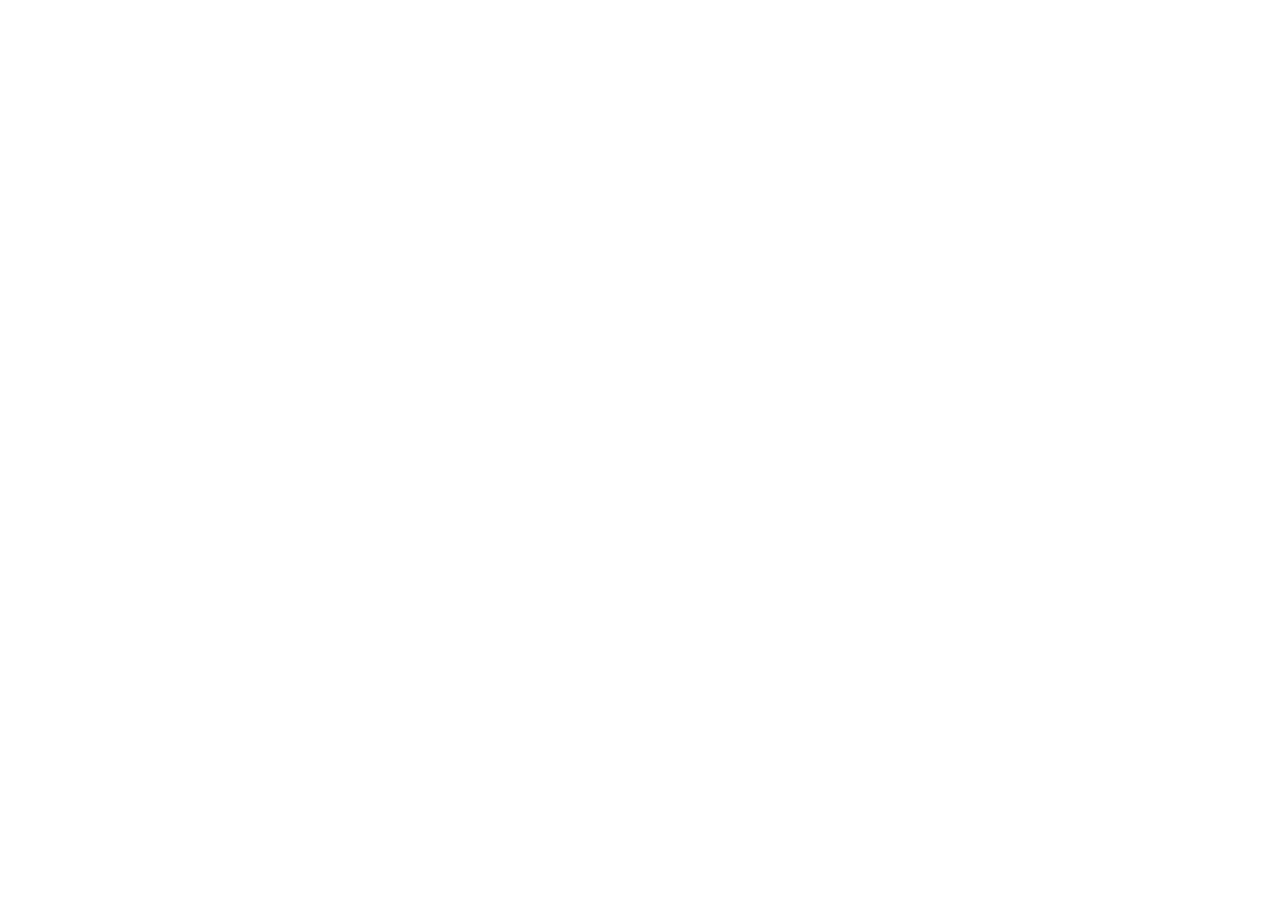
==== commit 17310a5a: "Add files via upload" ====
--- a/index.html
+++ b/index.html
@@ -2,35 +2,23 @@
 <html lang="vi">
 <head>
   <meta charset="utf-8">
-  <meta name="viewport" content="width=device-width, initial-scale=1, viewport-fit=cover">
-  <title>Hành trình định hướng nghề nghiệp ngành BĐS</title>
-  <meta name="description" content="Khảo sát ẩn danh khoảng 7–10 phút về định hướng nghề nghiệp của sinh viên ngành Bất động sản.">
-  <meta property="og:title" content="Hành trình định hướng nghề nghiệp ngành BĐS">
-  <meta property="og:description" content="Khảo sát ẩn danh khoảng 7–10 phút về định hướng nghề nghiệp của sinh viên ngành Bất động sản.">
-  <meta name="theme-color" content="#F5F3EE" media="(prefers-color-scheme: light)">
-  <meta name="theme-color" content="#111513" media="(prefers-color-scheme: dark)">
-  <link rel="icon" href="data:image/svg+xml,%3Csvg xmlns='http://www.w3.org/2000/svg' viewBox='0 0 32 32'%3E%3Crect width='32' height='32' rx='8' fill='%231E6B58'/%3E%3Cpath d='M8 16.5 16 9l8 7.5V24h-5.5v-5h-5v5H8z' fill='%23fff'/%3E%3C/svg%3E">
-  <link rel="preconnect" href="https://fonts.googleapis.com">
-  <link rel="preconnect" href="https://fonts.gstatic.com" crossorigin>
-  <link rel="stylesheet" href="https://fonts.googleapis.com/css2?family=Be+Vietnam+Pro:wght@400;500;600;700;800&display=swap">
-  <link rel="stylesheet" href="style.css">
+  <meta name="viewport" content="width=device-width, initial-scale=1">
+  <!-- Trang này đặt ở link cũ, tự đưa người mở sang link mới của khảo sát -->
+  <meta http-equiv="refresh" content="0; url=https://bannghiencuurec.github.io/khaosat-nam2/">
+  <link rel="canonical" href="https://bannghiencuurec.github.io/khaosat-nam2/">
+  <title>Năm 2 ngành BĐS: Bạn sẽ làm gì với tương lai của chính mình?</title>
+  <meta name="description" content="Dành riêng cho sinh viên năm 2 ngành Bất động sản UEH. Khảo sát ẩn danh 7–10 phút: điều gì đang giúp, điều gì đang làm khó bạn khi định hướng nghề?">
+  <meta property="og:title" content="Năm 2 ngành BĐS: Bạn sẽ làm gì với tương lai của chính mình?">
+  <meta property="og:description" content="Dành riêng cho sinh viên năm 2 ngành Bất động sản UEH. Khảo sát ẩn danh 7–10 phút: điều gì đang giúp, điều gì đang làm khó bạn khi định hướng nghề?">
+  <script>location.replace("https://bannghiencuurec.github.io/khaosat-nam2/" + location.search + location.hash);</script>
+  <style>
+    body { margin: 0; padding: 40px 16px; background: #F5F3EE; color: #1B211E; font: 16px/1.5 system-ui, sans-serif; text-align: center; }
+    a { color: #1E6B58; font-weight: 600; }
+    @media (prefers-color-scheme: dark) { body { background: #111513; color: #E8ECE9; } a { color: #7CC8AF; } }
+  </style>
 </head>
 <body>
-  <div class="app">
-    <header class="progress" id="progress" aria-label="Tiến trình khảo sát"></header>
-    <main class="stage" id="stage"></main>
-    <footer class="nav">
-      <button type="button" class="btn btn-back" id="btnBack" hidden>
-        <svg viewBox="0 0 24 24" width="20" height="20" aria-hidden="true"><path d="M15 5l-7 7 7 7" fill="none" stroke="currentColor" stroke-width="2.2" stroke-linecap="round" stroke-linejoin="round"/></svg>
-        <span>Quay lại</span>
-      </button>
-      <button type="button" class="btn btn-primary" id="btnNext">Bắt đầu</button>
-    </footer>
-  </div>
-  <noscript><p class="noscript">Trang khảo sát cần bật JavaScript để hoạt động.</p></noscript>
-  <script src="config.js"></script>
-  <script src="questions.js"></script>
-  <script src="illustrations.js"></script>
-  <script src="app.js"></script>
+  <p>Khảo sát đã chuyển sang địa chỉ mới.</p>
+  <p><a href="https://bannghiencuurec.github.io/khaosat-nam2/">Bấm vào đây nếu trang chưa tự chuyển</a></p>
 </body>
 </html>
